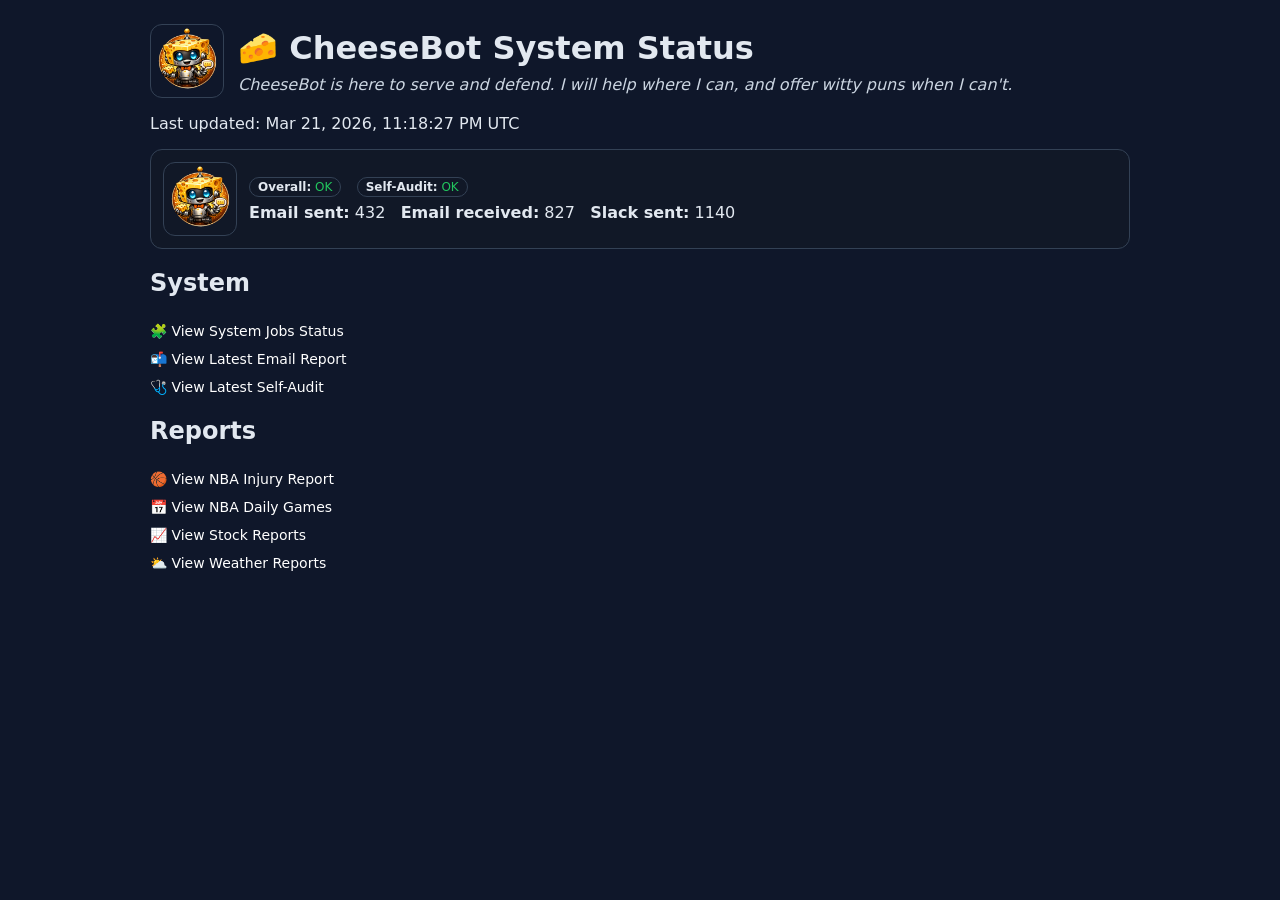
==== index.html @ aad32c50 "Move avatar into summary card with counters" ====
<!doctype html>
<html>
<head>
  <meta charset="utf-8" />
  <meta name="viewport" content="width=device-width,initial-scale=1" />
  <title>CheeseBot Status</title>
  <link rel="stylesheet" href="styles.css" />
</head>
<body>
  <main>
    <div class="hero">
      <img src="assets/cheesebot.png" alt="CheeseBot avatar" class="avatar" />
      <div>
        <h1>🧀 CheeseBot System Status</h1>
        <p class="tagline">CheeseBot is here to serve and defend. I will help where I can, and offer witty puns when I can't.</p>
      </div>
    </div>
    <p id="updated">Loading…</p>
    <div id="summary" class="card"></div>

    <h2>System</h2>
    <table class="link-table">
      <tbody>
        <tr><td><a href="jobs/">🧩 View System Jobs Status</a></td></tr>
        <tr><td><a href="email-guardrail/">📬 View Latest Email Report</a></td></tr>
        <tr><td><a href="self-audit/">🩺 View Latest Self-Audit</a></td></tr>
      </tbody>
    </table>

    <h2 style="margin-top:16px">Reports</h2>
    <table class="link-table">
      <tbody>
        <tr><td><a href="injury-report/">🏀 View NBA Injury Report</a></td></tr>
        <tr><td><a href="nba-daily-games/">📅 View NBA Daily Games</a></td></tr>
        <tr><td><a href="stocks/">📈 View Stock Reports</a></td></tr>
        <tr><td><a href="weather-reports/">⛅ View Weather Reports</a></td></tr>
      </tbody>
    </table>
  </main>
  <script src="app.js?v=5"></script>
</body>
</html>
---- styles.css ----
body{font-family:system-ui,-apple-system,Segoe UI,Roboto,sans-serif;background:#0f172a;color:#e2e8f0;margin:0}
main{max-width:980px;margin:24px auto;padding:0 16px}
h1{margin:0 0 8px}
.hero{display:flex;gap:14px;align-items:center;margin-bottom:8px}
.avatar{width:72px;height:72px;border-radius:12px;object-fit:cover;border:1px solid #334155}
.summary-wrap{display:flex;gap:12px;align-items:center}
.tagline{margin:0;color:#cbd5e1;font-style:italic}
.card{background:#111827;border:1px solid #334155;border-radius:12px;padding:12px;margin:12px 0}
table{width:100%;border-collapse:collapse;background:#111827;border:1px solid #334155}
th,td{padding:8px;border-bottom:1px solid #1f2937;font-size:14px;text-align:left}
a:link{color:#ffffff;text-decoration:none}
a:visited{color:#facc15;text-decoration:none}
a:hover,a:active{opacity:.9;text-decoration:none}
.link-list a{display:inline-block;margin:4px 0}
.link-table{border:none;background:transparent}
.link-table th,.link-table td{border:none;padding:6px 0}
.ok{color:#22c55e}.warning{color:#f59e0b}.critical{color:#ef4444}
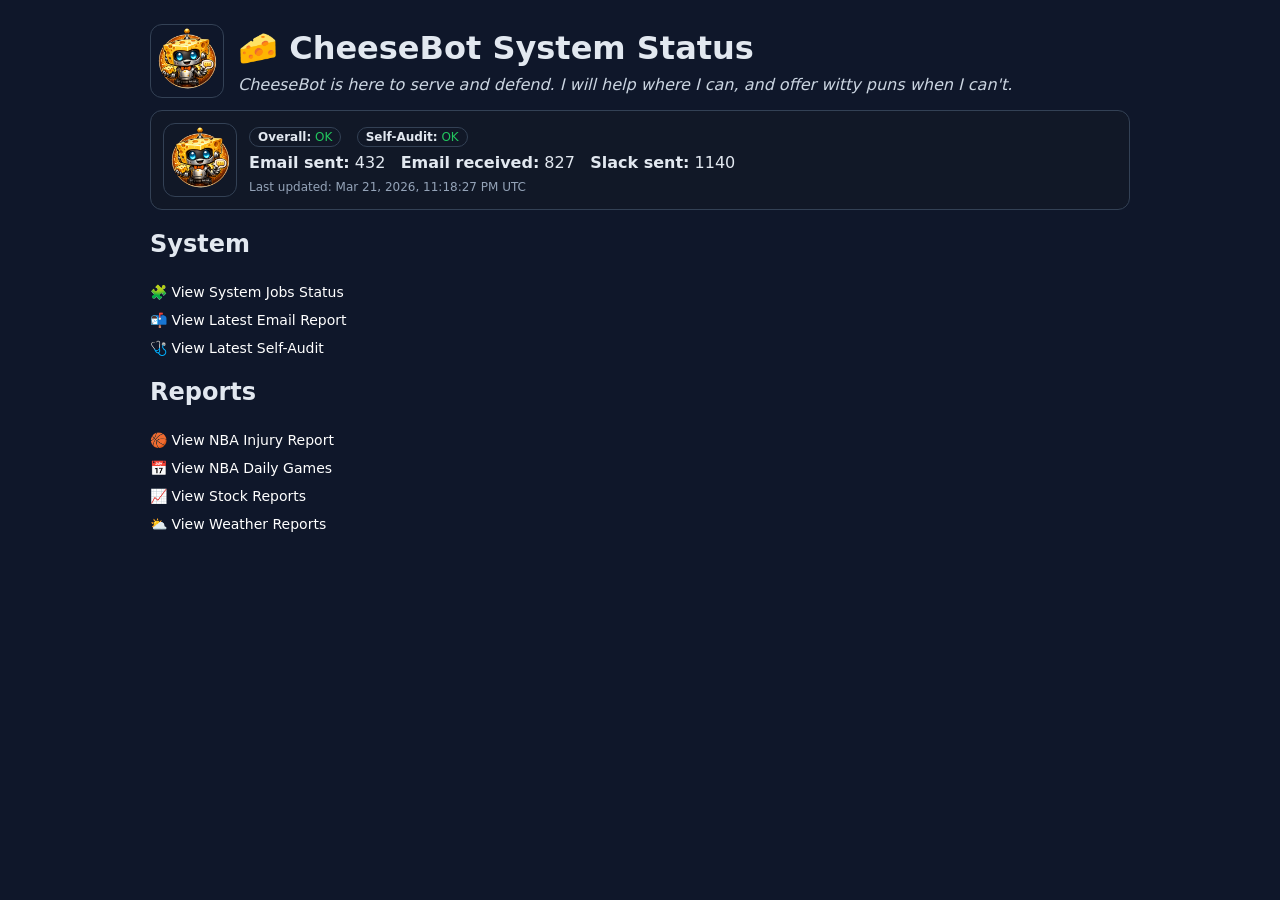
==== commit 419bd0fa: "Move Last updated into summary card footer" ====
--- a/index.html
+++ b/index.html
@@ -15,7 +15,6 @@
         <p class="tagline">CheeseBot is here to serve and defend. I will help where I can, and offer witty puns when I can't.</p>
       </div>
     </div>
-    <p id="updated">Loading…</p>
     <div id="summary" class="card"></div>
 
     <h2>System</h2>
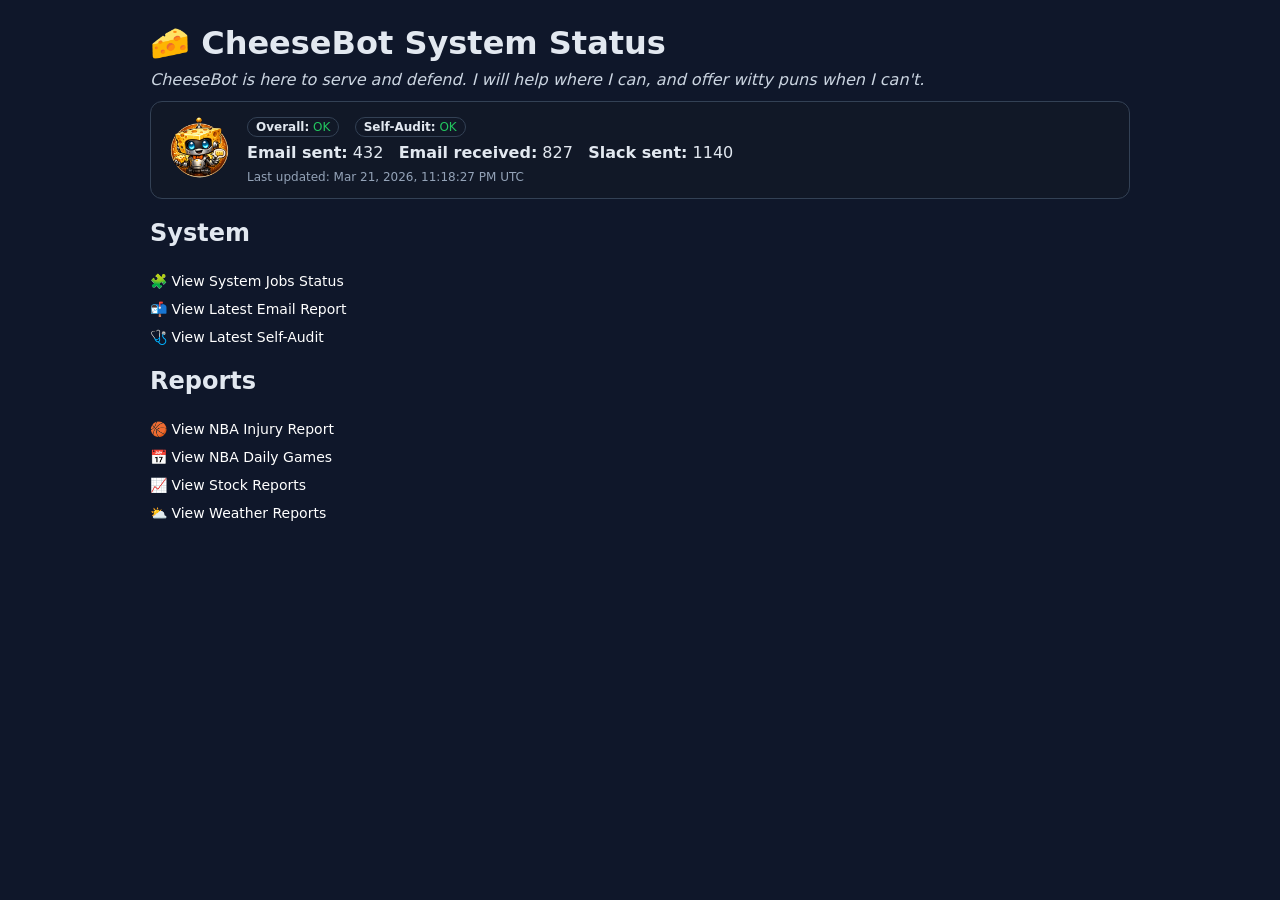
==== commit 2d11c16a: "Remove top hero avatar from status homepage" ====
--- a/index.html
+++ b/index.html
@@ -9,7 +9,6 @@
 <body>
   <main>
     <div class="hero">
-      <img src="assets/cheesebot.png" alt="CheeseBot avatar" class="avatar" />
       <div>
         <h1>🧀 CheeseBot System Status</h1>
         <p class="tagline">CheeseBot is here to serve and defend. I will help where I can, and offer witty puns when I can't.</p>
--- a/styles.css
+++ b/styles.css
@@ -2,7 +2,7 @@
 main{max-width:980px;margin:24px auto;padding:0 16px}
 h1{margin:0 0 8px}
 .hero{display:flex;gap:14px;align-items:center;margin-bottom:8px}
-.avatar{width:72px;height:72px;border-radius:12px;object-fit:cover;border:1px solid #334155}
+.avatar{width:72px;height:72px;border-radius:12px;object-fit:cover}
 .summary-wrap{display:flex;gap:12px;align-items:center}
 .tagline{margin:0;color:#cbd5e1;font-style:italic}
 .card{background:#111827;border:1px solid #334155;border-radius:12px;padding:12px;margin:12px 0}
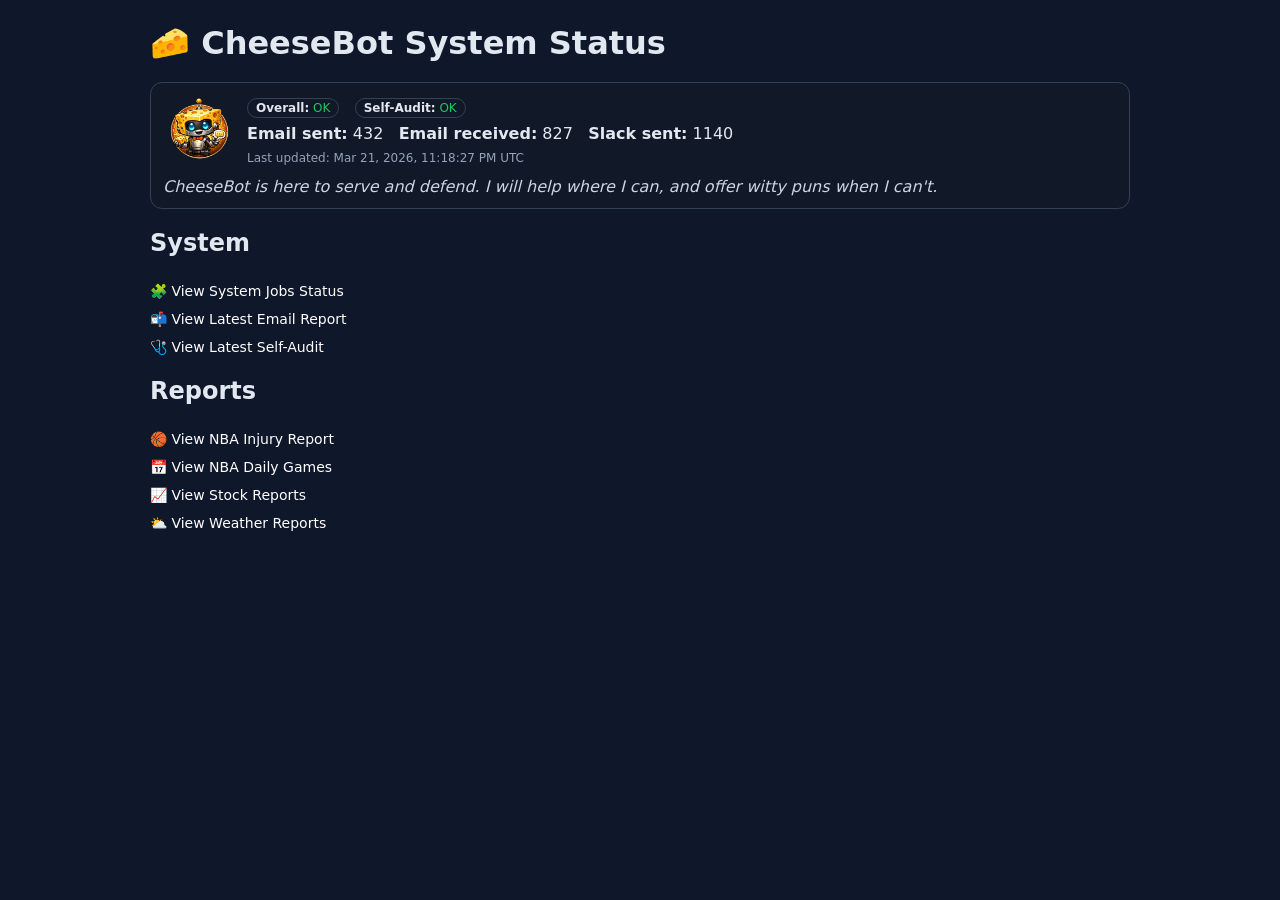
==== commit c27ce3d9: "Move tagline to bottom of summary box" ====
--- a/index.html
+++ b/index.html
@@ -11,7 +11,6 @@
     <div class="hero">
       <div>
         <h1>🧀 CheeseBot System Status</h1>
-        <p class="tagline">CheeseBot is here to serve and defend. I will help where I can, and offer witty puns when I can't.</p>
       </div>
     </div>
     <div id="summary" class="card"></div>
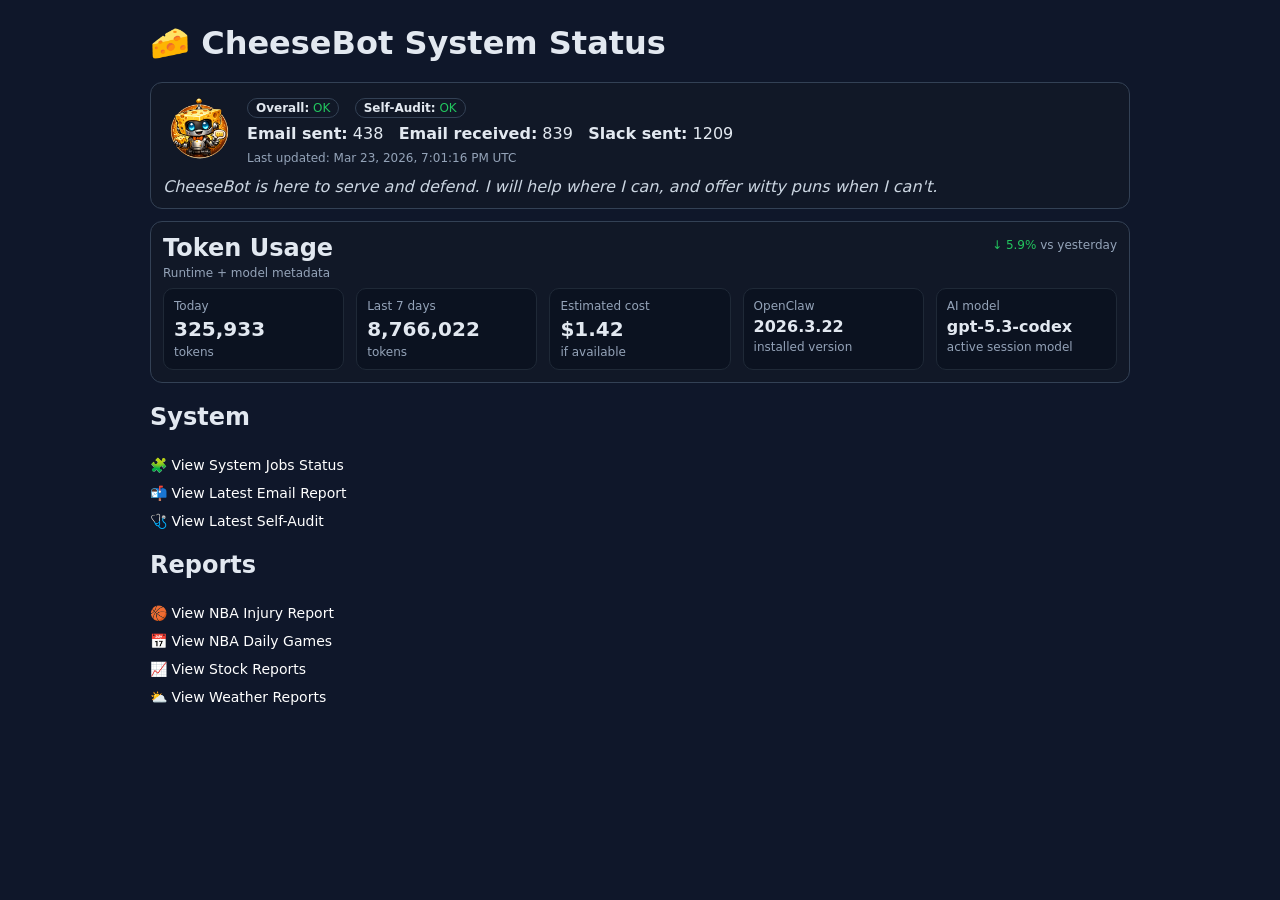
==== commit c698e573: "Add status page usage and update metadata" ====
--- a/index.html
+++ b/index.html
@@ -4,6 +4,7 @@
   <meta charset="utf-8" />
   <meta name="viewport" content="width=device-width,initial-scale=1" />
   <title>CheeseBot Status</title>
+  <link rel="icon" type="image/svg+xml" href="data:image/svg+xml,%3Csvg xmlns=%22http://www.w3.org/2000/svg%22 viewBox=%220 0 64 64%22%3E%3Cpath fill=%22%23F7C948%22 stroke=%22%23D79A00%22 stroke-width=%223%22 d=%22M8 48L56 56L28 8Z%22/%3E%3Ccircle cx=%2230%22 cy=%2233%22 r=%224%22 fill=%22%23E8B63F%22/%3E%3Ccircle cx=%2238%22 cy=%2244%22 r=%223%22 fill=%22%23E8B63F%22/%3E%3Ccircle cx=%2223%22 cy=%2246%22 r=%222.5%22 fill=%22%23E8B63F%22/%3E%3C/svg%3E" />
   <link rel="stylesheet" href="styles.css" />
 </head>
 <body>
@@ -14,6 +15,7 @@
       </div>
     </div>
     <div id="summary" class="card"></div>
+    <div id="usage" class="card"></div>
 
     <h2>System</h2>
     <table class="link-table">
--- a/styles.css
+++ b/styles.css
@@ -15,3 +15,8 @@
 .link-table{border:none;background:transparent}
 .link-table th,.link-table td{border:none;padding:6px 0}
 .ok{color:#22c55e}.warning{color:#f59e0b}.critical{color:#ef4444}
+.metric-grid{display:grid;grid-template-columns:repeat(auto-fit,minmax(150px,1fr));gap:12px;margin-top:8px}
+.metric{background:#0b1220;border:1px solid #1f2937;border-radius:10px;padding:10px}
+.metric-label{font-size:12px;color:#94a3b8;margin-bottom:4px}
+.metric-value{font-size:20px;font-weight:700}
+.metric-sub{font-size:12px;color:#94a3b8;margin-top:4px}
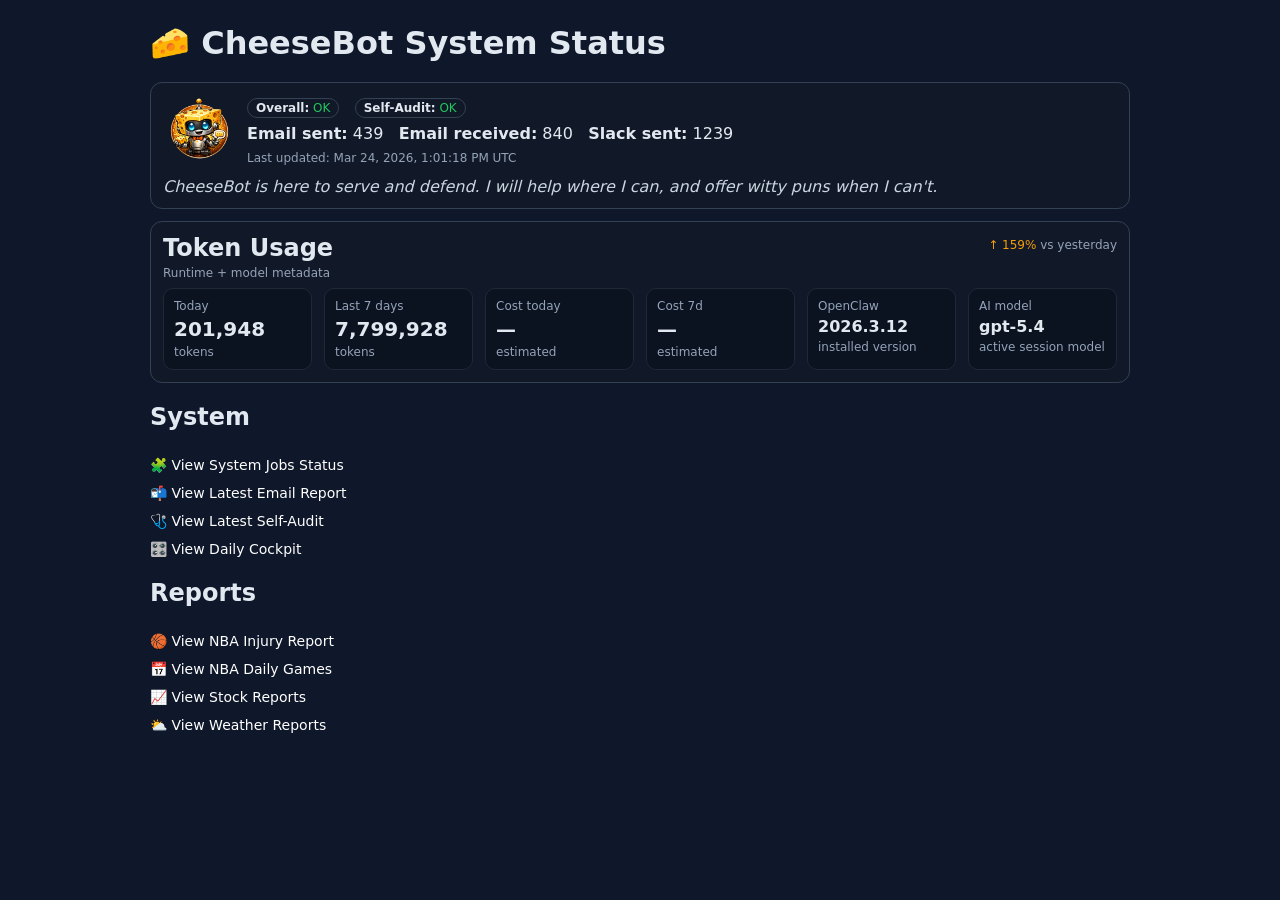
==== commit 1de9e790: "Add daily cockpit status view" ====
--- a/index.html
+++ b/index.html
@@ -23,6 +23,7 @@
         <tr><td><a href="jobs/">🧩 View System Jobs Status</a></td></tr>
         <tr><td><a href="email-guardrail/">📬 View Latest Email Report</a></td></tr>
         <tr><td><a href="self-audit/">🩺 View Latest Self-Audit</a></td></tr>
+        <tr><td><a href="daily-cockpit/">🎛️ View Daily Cockpit</a></td></tr>
       </tbody>
     </table>
 
--- a/styles.css
+++ b/styles.css
@@ -15,8 +15,10 @@
 .link-table{border:none;background:transparent}
 .link-table th,.link-table td{border:none;padding:6px 0}
 .ok{color:#22c55e}.warning{color:#f59e0b}.critical{color:#ef4444}
-.metric-grid{display:grid;grid-template-columns:repeat(auto-fit,minmax(150px,1fr));gap:12px;margin-top:8px}
-.metric{background:#0b1220;border:1px solid #1f2937;border-radius:10px;padding:10px}
+.metric-grid{display:grid;grid-template-columns:repeat(6,minmax(0,1fr));gap:12px;margin-top:8px}
+.metric{background:#0b1220;border:1px solid #1f2937;border-radius:10px;padding:10px;min-width:0}
 .metric-label{font-size:12px;color:#94a3b8;margin-bottom:4px}
-.metric-value{font-size:20px;font-weight:700}
+.metric-value{font-size:20px;font-weight:700;white-space:nowrap;overflow:hidden;text-overflow:ellipsis}
 .metric-sub{font-size:12px;color:#94a3b8;margin-top:4px}
+@media (max-width: 980px){.metric-grid{grid-template-columns:repeat(3,minmax(0,1fr));}}
+@media (max-width: 640px){.metric-grid{grid-template-columns:repeat(2,minmax(0,1fr));}}
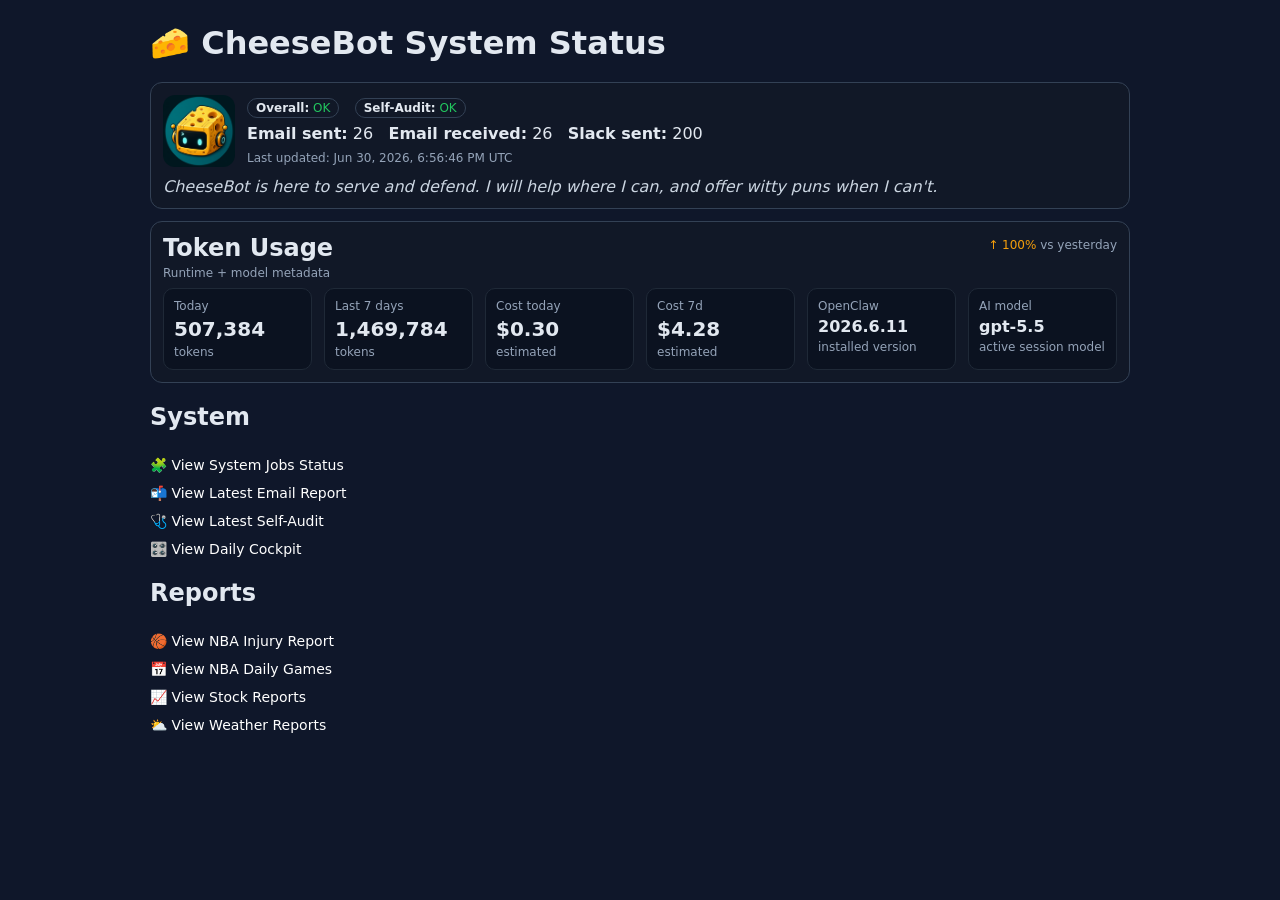
==== commit 68a47cda: "Use cache-busted CheeseBot avatar" ====
--- a/index.html
+++ b/index.html
@@ -4,7 +4,12 @@
   <meta charset="utf-8" />
   <meta name="viewport" content="width=device-width,initial-scale=1" />
   <title>CheeseBot Status</title>
-  <link rel="icon" type="image/svg+xml" href="data:image/svg+xml,%3Csvg xmlns=%22http://www.w3.org/2000/svg%22 viewBox=%220 0 64 64%22%3E%3Cpath fill=%22%23F7C948%22 stroke=%22%23D79A00%22 stroke-width=%223%22 d=%22M8 48L56 56L28 8Z%22/%3E%3Ccircle cx=%2230%22 cy=%2233%22 r=%224%22 fill=%22%23E8B63F%22/%3E%3Ccircle cx=%2238%22 cy=%2244%22 r=%223%22 fill=%22%23E8B63F%22/%3E%3Ccircle cx=%2223%22 cy=%2246%22 r=%222.5%22 fill=%22%23E8B63F%22/%3E%3C/svg%3E" />
+  <meta property="og:title" content="CheeseBot Status" />
+  <meta property="og:image" content="https://cheesebot.ai/assets/cheesebot.png?v=fddeb14b" />
+  <meta name="twitter:card" content="summary" />
+  <meta name="twitter:image" content="https://cheesebot.ai/assets/cheesebot.png?v=fddeb14b" />
+  <link rel="icon" type="image/png" href="assets/cheesebot.png?v=fddeb14b" />
+  <link rel="apple-touch-icon" href="assets/cheesebot.png?v=fddeb14b" />
   <link rel="stylesheet" href="styles.css" />
 </head>
 <body>
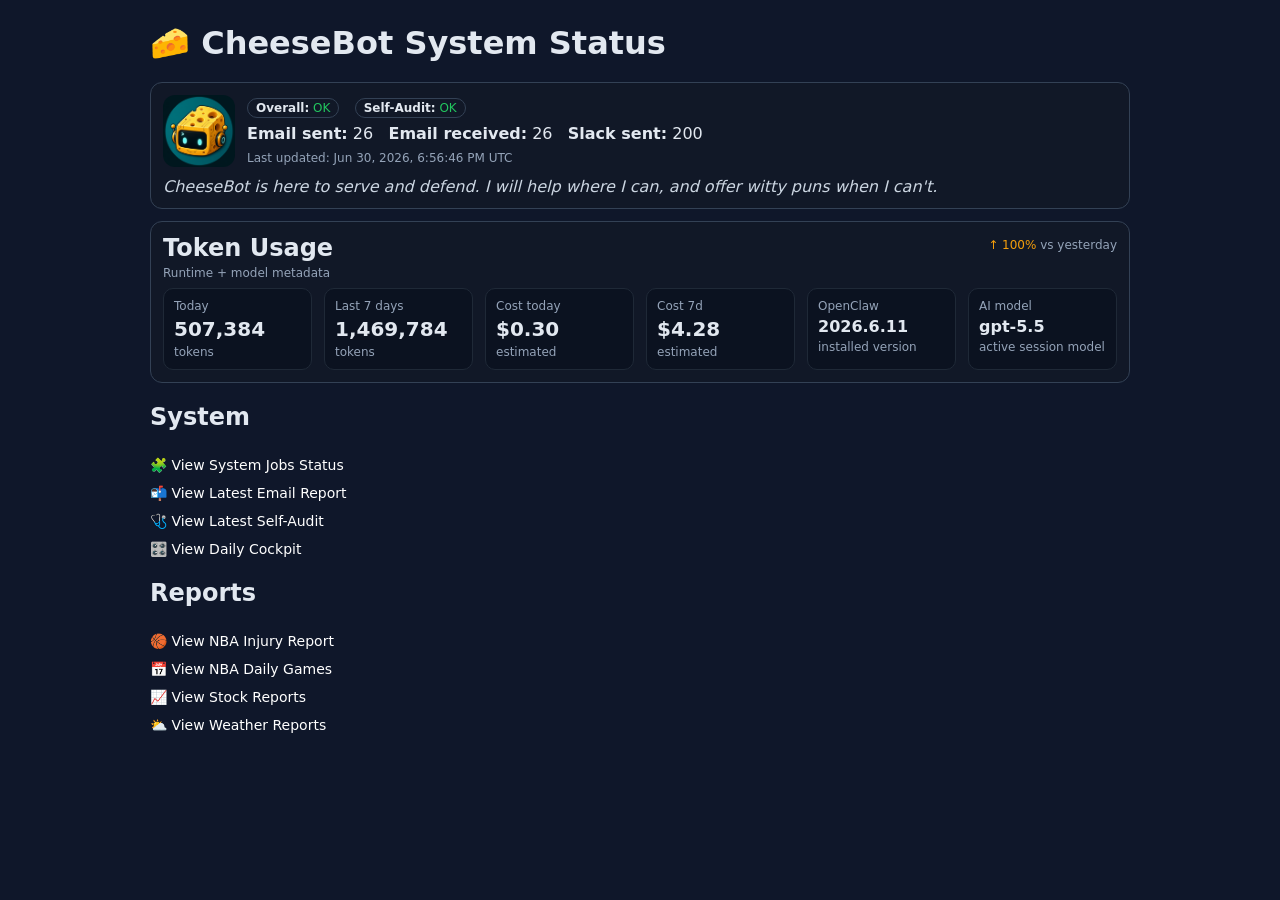
==== commit e2708f68: "Refresh CheeseBot avatar cache key" ====
--- a/index.html
+++ b/index.html
@@ -5,11 +5,11 @@
   <meta name="viewport" content="width=device-width,initial-scale=1" />
   <title>CheeseBot Status</title>
   <meta property="og:title" content="CheeseBot Status" />
-  <meta property="og:image" content="https://cheesebot.ai/assets/cheesebot.png?v=fddeb14b" />
+  <meta property="og:image" content="https://cheesebot.ai/assets/cheesebot.png?v=fddeb14bd28d" />
   <meta name="twitter:card" content="summary" />
-  <meta name="twitter:image" content="https://cheesebot.ai/assets/cheesebot.png?v=fddeb14b" />
-  <link rel="icon" type="image/png" href="assets/cheesebot.png?v=fddeb14b" />
-  <link rel="apple-touch-icon" href="assets/cheesebot.png?v=fddeb14b" />
+  <meta name="twitter:image" content="https://cheesebot.ai/assets/cheesebot.png?v=fddeb14bd28d" />
+  <link rel="icon" type="image/png" href="assets/cheesebot.png?v=fddeb14bd28d" />
+  <link rel="apple-touch-icon" href="assets/cheesebot.png?v=fddeb14bd28d" />
   <link rel="stylesheet" href="styles.css" />
 </head>
 <body>
@@ -42,6 +42,6 @@
       </tbody>
     </table>
   </main>
-  <script src="app.js?v=5"></script>
+  <script src="app.js?v=7"></script>
 </body>
 </html>
